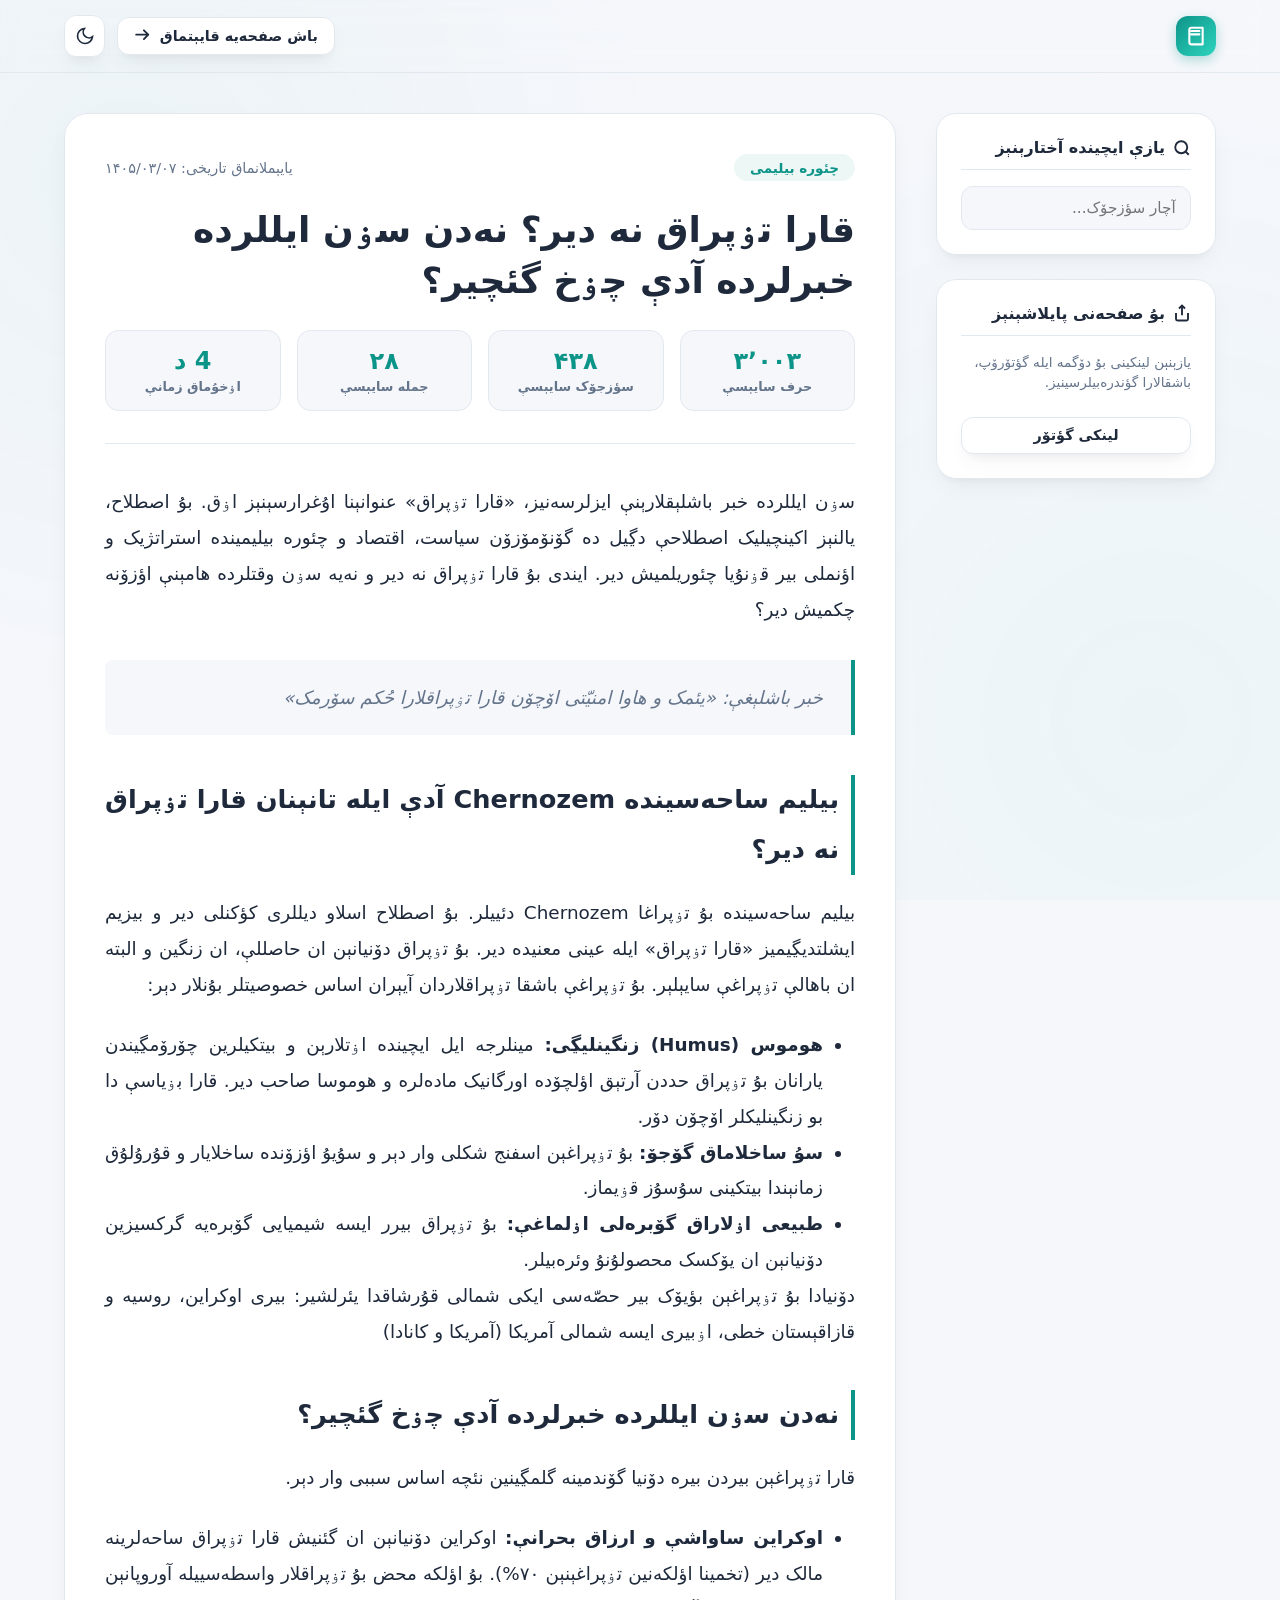
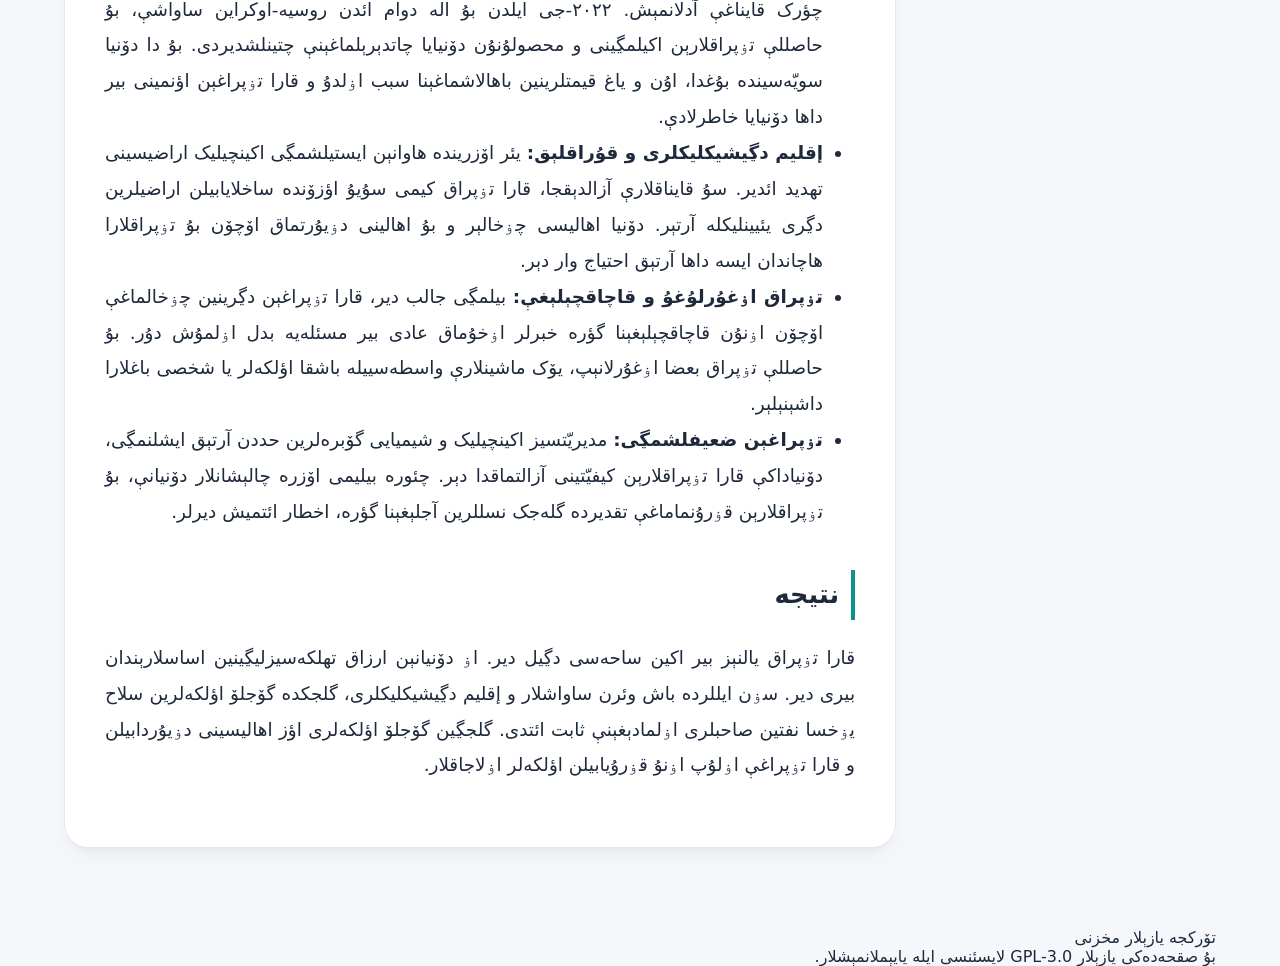
==== 14050307.html @ 82ba8ec8 "Add files via upload" ====
<!DOCTYPE html>
<html lang="azb" dir="rtl">
<head>
    <meta charset="UTF-8">
    <meta name="viewport" content="width=device-width, initial-scale=1.0">
    <title>تۆرکجه یازېلار</title>
    <style>
        /* */
        :root {
            --bg-primary-light: #f5f7fb;
            --bg-secondary-light: #ffffff;
            --text-primary-light: #1e293b;
            --text-secondary-light: #64748b;
            --accent-light: #0d9488; /* Premium Teal */
            --accent-hover-light: #0f766e;
            --card-shadow-light: 0 10px 25px -5px rgba(0, 0, 0, 0.05), 0 8px 10px -6px rgba(0, 0, 0, 0.05);
            --border-light: #e2e8f0;

            --bg-primary-dark: #0f172a;
            --bg-secondary-dark: #1e293b;
            --text-primary-dark: #f8fafc;
            --text-secondary-dark: #94a3b8;
            --accent-dark: #14b8a6;
            --accent-hover-dark: #2dd4bf;
            --card-shadow-dark: 0 10px 25px -5px rgba(0, 0, 0, 0.3), 0 8px 10px -6px rgba(0, 0, 0, 0.3);
            --border-dark: #334155;

            /* Standard Active Palette */
            --bg-primary: var(--bg-primary-light);
            --bg-secondary: var(--bg-secondary-light);
            --text-primary: var(--text-primary-light);
            --text-secondary: var(--text-secondary-light);
            --accent: var(--accent-light);
            --accent-hover: var(--accent-hover-light);
            --card-shadow: var(--card-shadow-light);
            --border: var(--border-light);

            --transition-speed: 0.3s;
        }

        .dark-mode {
            --bg-primary: var(--bg-primary-dark);
            --bg-secondary: var(--bg-secondary-dark);
            --text-primary: var(--text-primary-dark);
            --text-secondary: var(--text-secondary-dark);
            --accent: var(--accent-dark);
            --accent-hover: var(--accent-hover-dark);
            --card-shadow: var(--card-shadow-dark);
            --border: var(--border-dark);
        }

        * {
            box-sizing: border-box;
            margin: 0;
            padding: 0;
            font-family: system-ui, -apple-system, BlinkMacSystemFont, "Segoe UI", Roboto, "Helvetica Neue", Arial, Tahoma, "Vazirmatn", sans-serif;
            transition: background-color var(--transition-speed), color var(--transition-speed), border-color var(--transition-speed), box-shadow var(--transition-speed);
        }

        body {
            background-color: var(--bg-primary);
            color: var(--text-primary);
            min-height: 100vh;
            display: flex;
            flex-direction: column;
            overflow-x: hidden;
            position: relative;
        }

        /* */
        body::before {
            content: '';
            position: fixed;
            top: 0;
            left: 0;
            width: 100%;
            height: 100%;
            z-index: -1;
            background: radial-gradient(circle at 10% 20%, rgba(13, 148, 136, 0.04) 0%, transparent 40%),
                        radial-gradient(circle at 90% 80%, rgba(20, 184, 166, 0.04) 0%, transparent 50%);
            animation: bgDrift 20s ease-wrap infinite alternate;
        }

        @keyframes bgDrift {
            0% { transform: scale(1) translate(0px, 0px); }
            100% { transform: scale(1.1) translate(20px, -20px); }
        }

        .container {
            width: 100%;
            max-width: 1200px;
            margin: 0 auto;
            padding: 0 1.5rem;
        }

        /* Header / Navbar */
        header {
            background-color: rgba(255, 255, 255, 0.01);
            backdrop-filter: blur(12px);
            -webkit-backdrop-filter: blur(12px);
            border-bottom: 1px solid var(--border);
            position: sticky;
            top: 0;
            z-index: 50;
        }

        .navbar {
            display: flex;
            justify-content: space-between;
            align-items: center;
            height: 4.5rem;
        }

        .logo {
            display: flex;
            align-items: center;
            gap: 0.75rem;
            text-decoration: none;
            color: var(--text-primary);
            font-weight: 800;
            font-size: 1.5rem;
        }

        .logo-icon {
            background: linear-gradient(135deg, var(--accent), #2dd4bf);
            color: white;
            width: 2.5rem;
            height: 2.5rem;
            border-radius: 0.75rem;
            display: flex;
            align-items: center;
            justify-content: center;
            box-shadow: 0 4px 12px rgba(13, 148, 136, 0.3);
        }

        .nav-controls {
            display: flex;
            align-items: center;
            gap: 0.75rem;
        }

        .btn-action {
            background: var(--bg-secondary);
            border: 1px solid var(--border);
            color: var(--text-primary);
            padding: 0.6rem 1rem;
            border-radius: 0.75rem;
            cursor: pointer;
            display: inline-flex;
            align-items: center;
            gap: 0.5rem;
            font-weight: 600;
            text-decoration: none;
            font-size: 0.9rem;
            box-shadow: var(--card-shadow);
        }

        .btn-action:hover {
            border-color: var(--accent);
            color: var(--accent);
            transform: translateY(-2px);
        }

        .btn-action svg {
            width: 1.1rem;
            height: 1.1rem;
            stroke-width: 2.5;
        }

        /* Modern Theme Toggle Button Sizing and Styling */
        .theme-toggle {
            background: var(--bg-secondary);
            border: 1px solid var(--border);
            color: var(--text-primary);
            padding: 0.6rem;
            border-radius: 0.75rem;
            cursor: pointer;
            display: inline-flex;
            align-items: center;
            justify-content: center;
            box-shadow: var(--card-shadow);
            flex-shrink: 0;
        }

        .theme-toggle:hover {
            border-color: var(--accent);
            transform: translateY(-2px);
        }

        .theme-toggle svg {
            width: 1.25rem;
            height: 1.25rem;
            fill: none;
            stroke: currentColor;
            stroke-width: 2;
        }

        /* Main Content Container Grid */
        .main-wrapper {
            padding: 2.5rem 0 5rem 0;
            flex-grow: 1;
        }

        .article-grid {
            display: grid;
            grid-template-columns: 280px 1fr;
            gap: 2.5rem;
            align-items: start;
        }

        /* */
        /* Sidebar layout containing inner search tool & index controls */
        .sidebar {
            position: sticky;
            top: 6.5rem;
            display: flex;
            flex-direction: column;
            gap: 1.5rem;
        }

        .sidebar-card {
            background: var(--bg-secondary);
            border: 1px solid var(--border);
            border-radius: 1.25rem;
            padding: 1.5rem;
            box-shadow: var(--card-shadow);
        }

        .sidebar-title {
            font-size: 1rem;
            font-weight: 700;
            margin-bottom: 1rem;
            display: flex;
            align-items: center;
            gap: 0.5rem;
            border-bottom: 1px solid var(--border);
            padding-bottom: 0.75rem;
        }

        /* In-text Search Input Box */
        .inner-search-container {
            position: relative;
            background: var(--bg-primary);
            border-radius: 0.75rem;
            border: 1px solid var(--border);
            display: flex;
            align-items: center;
            padding: 0.15rem;
        }

        .inner-search-container:focus-within {
            border-color: var(--accent);
        }

        .inner-search-input {
            width: 100%;
            border: none;
            background: transparent;
            padding: 0.6rem 0.75rem;
            font-size: 0.95rem;
            color: var(--text-primary);
            outline: none;
        }

        .inner-search-clear {
            background: none;
            border: none;
            padding: 0.4rem;
            margin-left: 0.35rem;
            cursor: pointer;
            color: var(--text-secondary);
            border-radius: 50%;
            display: none;
            align-items: center;
            justify-content: center;
        }

        .inner-search-clear:hover {
            background-color: var(--border);
            color: var(--text-primary);
        }

        .search-results-info {
            font-size: 0.85rem;
            color: var(--text-secondary);
            margin-top: 0.75rem;
            display: none;
        }

        /* Share Button */
        .share-button {
            width: 100%;
            justify-content: center;
            margin-top: 0.5rem;
        }

        /* */
        /* Main Article Column & Typography */
        .article-content-card {
            background: var(--bg-secondary);
            border: 1px solid var(--border);
            border-radius: 1.5rem;
            padding: 2.5rem;
            box-shadow: var(--card-shadow);
        }

        /* Article Breadcrumb and Category badge */
        .article-meta-header {
            display: flex;
            justify-content: space-between;
            align-items: center;
            flex-wrap: wrap;
            gap: 1rem;
            margin-bottom: 1.5rem;
        }

        .badge-category {
            background: rgba(13, 148, 136, 0.08);
            color: var(--accent);
            font-size: 0.85rem;
            font-weight: 700;
            padding: 0.35rem 1rem;
            border-radius: 2rem;
        }

        .dark-mode .badge-category {
            background: rgba(20, 184, 166, 0.15);
        }

        .article-date {
            color: var(--text-secondary);
            font-size: 0.9rem;
        }

        .article-main-title {
            font-size: 2.25rem;
            font-weight: 800;
            line-height: 1.4;
            color: var(--text-primary);
            margin-bottom: 1.5rem;
        }

        /* Dynamic Statistics Layout Grid */
        .stats-grid {
            display: grid;
            grid-template-columns: repeat(4, 1fr);
            gap: 1rem;
            margin-bottom: 2.5rem;
            border-bottom: 1px solid var(--border);
            padding-bottom: 2rem;
        }

        .stat-card {
            background: var(--bg-primary);
            border: 1px solid var(--border);
            border-radius: 0.85rem;
            padding: 1rem;
            text-align: center;
            display: flex;
            flex-direction: column;
            align-items: center;
            justify-content: center;
        }

        .stat-val {
            font-size: 1.5rem;
            font-weight: 800;
            color: var(--accent);
            margin-bottom: 0.25rem;
        }

        .stat-lbl {
            font-size: 0.8rem;
            color: var(--text-secondary);
            font-weight: 600;
        }

        /* Article Prose Styles */
        .article-body {
            font-size: 1.15rem;
            line-height: 1.95;
            color: var(--text-primary);
            text-align: justify;
        }

        /* Styled sub-elements within article */
        .article-body h2 {
            font-size: 1.6rem;
            font-weight: 700;
            margin: 2.5rem 0 1.25rem 0;
            color: var(--text-primary);
            border-right: 4px solid var(--accent);
            padding-right: 0.75rem;
        }

        .article-body p {
            margin-bottom: 1.5rem;
        }

        .article-body blockquote {
            background: var(--bg-primary);
            border-right: 4px solid var(--accent);
            padding: 1.25rem 1.75rem;
            margin: 2rem 0;
            border-radius: 0.5rem 0 0 0.5rem;
            font-style: italic;
            color: var(--text-secondary);
        }

        /* Highlighter Custom Highlight Marks */
        mark.highlight {
            background-color: rgba(20, 184, 166, 0.3);
            color: inherit;
            border-bottom: 2px solid var(--accent);
            padding: 0 2px;
            border-radius: 2px;
        }

        .dark-mode mark.highlight {
            background-color: rgba(20, 184, 166, 0.45);
        }

        /* Clipboard Toast Message notification styling */
        .toast {
            position: fixed;
            bottom: 2rem;
            left: 50%;
            transform: translateX(-50%) translateY(100px);
            background: var(--accent);
            color: #ffffff;
            padding: 0.75rem 1.75rem;
            border-radius: 2rem;
            font-weight: 600;
            box-shadow: 0 10px 20px rgba(13, 148, 136, 0.3);
            z-index: 100;
            opacity: 0;
            transition: transform 0.3s cubic-bezier(0.175, 0.885, 0.32, 1.275), opacity 0.3s;
        }

        .toast.show {
            transform: translateX(-50%) translateY(0);
            opacity: 1;
        }

        .itemize {
            margin-right: 2.0rem;
        }

        /* Responsive Mobile Layout adjustments */
        @media (max-width: 992px) {
            .article-grid {
                grid-template-columns: 1fr;
                gap: 2rem;
            }
            .sidebar {
                position: relative;
                top: 0;
            }
            .stats-grid {
                grid-template-columns: repeat(2, 1fr);
            }
        }

        @media (max-width: 576px) {
            .article-content-card {
                padding: 1.5rem;
            }
            .article-main-title {
                font-size: 1.75rem;
            }
            .stats-grid {
                grid-template-columns: repeat(2, 1fr);
                gap: 0.75rem;
            }
        }
    </style>
</head>
<body>

    <!-- Header / Top Navigation Bar -->
    <header>
        <div class="container navbar">
            <a href="index.html" class="logo">
                <div class="logo-icon">
                    <svg width="20" height="20" viewBox="0 0 24 24" fill="none" stroke="currentColor" stroke-width="2.5" stroke-linecap="round" stroke-linejoin="round">
                        <path d="M4 19.5v-15A2.5 2.5 0 0 1 6.5 2H20v20H6.5a2.5 2.5 0 0 1-2.5-2.5Z"/>
                        <path d="M6 6h10M6 10h10"/>
                    </svg>
                </div>
            </a>
            <div class="nav-controls">
                <a href="index.html" class="btn-action">
                    <!-- RTL pointing back arrow (pointing right) -->
                    <span>باش صفحه‌یه قایېتماق</span>
                    <svg fill="none" viewBox="0 0 24 24" stroke="currentColor">
                        <path stroke-linecap="round" stroke-linejoin="round" d="M13.5 4.5l6 6m0 0l-6 6m6-6H3" />
                    </svg>
                </a>
                <button class="theme-toggle" id="themeToggle" aria-label="تئمی دڲیشدیرمک">
                    <svg id="moonIcon" viewBox="0 0 24 24">
                        <path d="M21 12.79A9 9 0 1 1 11.21 3 7 7 0 0 0 21 12.79z"></path>
                    </svg>
                    <svg id="sunIcon" viewBox="0 0 24 24" style="display: none;">
                        <circle cx="12" cy="12" r="5"></circle>
                        <line x1="12" y1="1" x2="12" y2="3"></line>
                        <line x1="12" y1="21" x2="12" y2="23"></line>
                        <line x1="4.22" y1="4.22" x2="5.64" y2="5.64"></line>
                        <line x1="18.36" y1="18.36" x2="19.78" y2="19.78"></line>
                        <line x1="1" y1="12" x2="3" y2="12"></line>
                        <line x1="21" y1="12" x2="23" y2="12"></line>
                        <line x1="4.22" y1="19.78" x2="5.64" y2="18.36"></line>
                        <line x1="18.36" y1="5.64" x2="19.78" y2="4.22"></line>
                    </svg>
                </button>
            </div>
        </div>
    </header>

    <!-- -->
    <!-- Main Content Layout Section -->
    <main class="main-wrapper">
        <div class="container">
            <div class="article-grid">
                
                <!-- Sticky Sidebar (Search inside page tool) -->
                <aside class="sidebar">
                    <div class="sidebar-card">
                        <h3 class="sidebar-title">
                            <svg width="18" height="18" viewBox="0 0 24 24" fill="none" stroke="currentColor" stroke-width="2.5">
                                <circle cx="11" cy="11" r="8"></circle>
                                <line x1="21" y1="21" x2="16.65" y2="16.65"></line>
                            </svg>
                            <span>یازې ایچینده آختارېنېز</span>
                        </h3>
                        <div class="inner-search-container">
                            <input type="text" id="innerSearchInput" class="inner-search-input" placeholder="آچار سؤزجۆک..." aria-label="یازې ایچینده آختارېنېز">
                            <button id="innerSearchClear" class="inner-search-clear" aria-label="سیلمک">
                                <svg width="16" height="16" viewBox="0 0 24 24" fill="none" stroke="currentColor" stroke-width="2">
                                    <line x1="18" y1="6" x2="6" y2="18"></line>
                                    <line x1="6" y1="6" x2="18" y2="18"></line>
                                </svg>
                            </button>
                        </div>
                        <div id="searchResultsInfo" class="search-results-info">داا تاپیلدی: ۰</div>
                    </div>

                    <div class="sidebar-card">
                        <h3 class="sidebar-title">
                            <svg width="18" height="18" viewBox="0 0 24 24" fill="none" stroke="currentColor" stroke-width="2.5">
                                <path d="M4 12v8a2 2 0 0 0 2 2h12a2 2 0 0 0 2-2v-8"></path>
                                <polyline points="16 6 12 2 8 6"></polyline>
                                <line x1="12" y1="2" x2="12" y2="15"></line>
                            </svg>
                            <span>بۇ صفحه‌نی پایلاشېنېز</span>
                        </h3>
                        <p style="font-size: 0.85rem; color: var(--text-secondary); margin-bottom: 1rem; line-height: 1.5;">یازېنېن لینکینی بۇ دۆگمه ایله گؤتۆرۆپ، باشقالارا گؤندره‌بیلرسینیز.</p>
                        <button id="btnShare" class="btn-action share-button">
                            <span>لینکی گؤتۆر</span>
                        </button>
                    </div>
                </aside>

                <!-- Article Core Column -->
                <article class="article-content-card">
                    <!-- Meta info header -->
                    <div class="article-meta-header">
                        <!-- CHANGE THIS CATEGORY VALUE FOR YOUR NEW ARTICLES -->
                        <span class="badge-category" id="categoryBadge">چئوره بیلیمی</span>
                        <!-- CHANGE THIS DATE VALUE FOR YOUR NEW ARTICLES -->
                        <span class="article-date">یایېملانماق تاریخی: ۱۴۰۵/۰۳/۰۷</span>
                    </div>

                    <!-- Article Title -->
                    <!-- CHANGE THIS TITLE FOR YOUR NEW ARTICLES -->
                    <h1 class="article-main-title" id="articleMainTitle">قارا تۏپراق نه دیر؟ نه‌دن سۏن ایللرده خبرلرده آدې چۏخ گئچیر؟</h1>

                    <!-- Dynamic Computed Statistics Container (Filled automatically by script) -->
                    <div class="stats-grid">
                        <div class="stat-card">
                            <span class="stat-val" id="statCharacters">-</span>
                            <span class="stat-lbl">حرف سایېسې</span>
                        </div>
                        <div class="stat-card">
                            <span class="stat-val" id="statWords">-</span>
                            <span class="stat-lbl">سؤزجۆک سایېسې</span>
                        </div>
                        <div class="stat-card">
                            <span class="stat-val" id="statSentences">-</span>
                            <span class="stat-lbl">جمله سایېسې</span>
                        </div>
                        <div class="stat-card">
                            <span class="stat-val" id="statReadTime">-</span>
                            <span class="stat-lbl">اۏخۇماق زمانې</span>
                        </div>
                    </div>

                    <!-- -->
                    <!-- Article Body Area (Paste your raw/bare HTML below) -->
                    <div class="article-body" id="articleBody">
                        <p>
                            سۏن ایللرده خبر باشلېقلارېنې ایزلرسه‌نیز، «قارا تۏپراق» عنوانېنا اۇغرارسېنېز اۏق. بۇ اصطلاح، یالنېز اکینچیلیک اصطلاحې دڲیل ده گۆنۆمۆزۆن سیاست، اقتصاد و چئوره بیلیمینده استراتژیک و اؤنملی بیر قۏنۇیا چئوریلمیش دیر. ایندی بۇ قارا تۏپراق نه دیر و نه‌یه سۏن وقتلرده هامېنې اؤزۆنه چکمیش دیر؟
                        </p>

                        <blockquote>
                            خبر باشلېغې: «یئمک و هاوا امنیّتی اۆچۆن قارا تۏپراقلارا حُکم سۆرمک»
                        </blockquote>

                        <h2>بیلیم ساحه‌سینده Chernozem آدې ایله تانېنان قارا تۏپراق نه دیر؟</h2>
                        <p>
                            بیلیم ساحه‌سینده بۇ تۏپراغا Chernozem دئییلر. بۇ اصطلاح اسلاو دیللری کؤکنلی دیر و بیزیم ایشلتدیڲیمیز «قارا تۏپراق» ایله عینی معنیده دیر. بۇ تۏپراق دۆنیانېن ان حاصللې، ان زنگین و البته ان باهالې تۏپراغې سایېلېر. بۇ تۏپراغې باشقا تۏپراقلاردان آیېران اساس خصوصیتلر بۇنلار دېر:
                            <ul class="itemize">
                                <li><b>هوموس (Humus) زنگینلیڲی:</b> مینلرجه ایل ایچینده اۏتلارېن و بیتکیلرین چۆرۆمڲیندن یارانان بۇ تۏپراق حددن آرتېق اؤلچۆده اورگانیک ماده‌لره و هوموسا صاحب دیر. قارا بۏیاسې دا بو زنگینلیکلر اۆچۆن دۆر.</li>
                                <li><b>سۇ ساخلاماق گۆجۆ:</b> بۇ تۏپراغېن اسفنج شکلی وار دېر و سۇیۇ اؤزۆنده ساخلایار و قۇرۇلۇق زمانېندا بیتکینی سۇسۇز قۏیماز.</li>
                                <li><b>طبیعی اۏلاراق گۆبره‌لی اۏلماغې:</b> بۇ تۏپراق بیرر ایسه شیمیایی گۆبره‌یه گرکسیزین دۆنیانېن ان یۆکسک محصولۇنۇ وئره‌بیلر.</li>
                            </ul>
                            دۆنیادا بۇ تۏپراغېن بؤیۆک بیر حصّه‌سی ایکی شمالی قۇرشاقدا یئرلشیر: بیری اوکراین، روسیه و قازاقېستان خطی، اۏبیری ایسه شمالی آمریکا (آمریکا و کانادا)
                        </p>

                        <h2>نه‌دن سۏن ایللرده خبرلرده آدې چۏخ گئچیر؟</h2>
                        <p>
                            قارا تۏپراغېن بیردن بیره دۆنیا گۆندمینه گلمڲینین نئچه اساس سببی وار دېر.
                            <ul class="itemize">
                                <li><b>اوکراین ساواشې و ارزاق بحرانې:</b> اوکراین دۆنیانېن ان گئنیش قارا تۏپراق ساحه‌لرینه مالک دیر (تخمینا اؤلکه‌نین تۏپراغېنېن ۷۰%). بۇ اؤلکه محض بۇ تۏپراقلار واسطه‌سییله آوروپانېن چؤرک قایناغې آدلانمېش. ۲۰۲۲-جی ایلدن بۇ اله دوام ائدن روسیه-اوکراین ساواشې، بۇ حاصللې تۏپراقلارېن اکیلمڲینی و محصولۇنۇن دۆنیایا چاتدېرېلماغېنې چتینلشدیردی. بۇ دا دۆنیا سویّه‌سینده بۇغدا، اۇن و یاغ قیمتلرینین باهالاشماغېنا سبب اۏلدۇ و قارا تۏپراغېن اؤنمینی بیر داها دۆنیایا خاطرلادې.</li>
                                <li><b>إقلیم دڲیشیکلیکلری و قۇراقلېق:</b> یئر اۆزرینده هاوانېن ایستیلشمڲی اکینچیلیک اراضیسینی تهدید ائدیر. سۇ قایناقلارې آزالدېقجا، قارا تۏپراق کیمی سۇیۇ اؤزۆنده ساخلایابیلن اراضیلرین دڲری یئیینلیکله آرتېر. دۆنیا اهالیسی چۏخالېر و بۇ اهالینی دۏیۇرتماق اۆچۆن بۇ تۏپراقلارا هاچاندان ایسه داها آرتېق احتیاج وار دېر.</li>
                                <li><b>تۏپراق اۏغۇرلۇغۇ و قاچاقچېلېغې:</b> بیلمڲی جالب دیر، قارا تۏپراغېن دڲرینین چۏخالماغې اۆچۆن اۏنۇن قاچاقچېلېغېنا گؤره خبرلر اۏخۇماق عادی بیر مسئله‌یه بدل اۏلمۇش دۇر. بۇ حاصللې تۏپراق بعضا اۏغۇرلانېپ، یۆک ماشینلارې واسطه‌سییله باشقا اؤلکه‌لر یا شخصی باغلارا داشېنېلېر.</li>
                                <li><b>تۏپراغېن ضعیفلشمڲی:</b> مدیریّتسیز اکینچیلیک و شیمیایی گۆبره‌لرین حددن آرتېق ایشلنمڲی، دۆنیاداکې قارا تۏپراقلارېن کیفیّتینی آزالتماقدا دېر. چئوره بیلیمی اۆزره چالېشانلار دۆنیانې، بۇ تۏپراقلارېن قۏرۇنماماغې تقدیرده گله‌جک نسللرین آجلېغېنا گؤره، اخطار ائتمیش دیرلر.</li>
                            </ul>
                        </p>
                        
                        <h2>نتیجه</h2>
                        <p>قارا تۏپراق یالنېز بیر اکین ساحه‌سی دڲیل دیر. اۏ دۆنیانېن ارزاق تهلکه‌سیزلیڲینین اساسلارېندان بیری دیر. سۏن ایللرده باش وئرن ساواشلار و إقلیم دڲیشیکلیکلری، گلجکده گۆجلۆ اؤلکه‌لرین سلاح یۏخسا نفتین صاحبلری اۏلمادېغېنې ثابت ائتدی. گلجڲین گۆجلۆ اؤلکه‌لری اؤز اهالیسینی دۏیۇردابیلن و قارا تۏپراغې اۏلۇپ اۏنۇ قۏرۇیابیلن اؤلکه‌لر اۏلاجاقلار.</p>
                    </div>
                </article>

            </div>
        </div>
    </main>

    <!-- Global Footer -->
    <footer>
        <div class="container footer-content">
            <div class="footer-text">
                <p class="footer-brand">تۆرکجه یازېلار مخزنی</p>
                <p>بۇ صقحه‌ده‌کی یازېلار GPL-3.0 لایسئنسی ایله یایېملانمېشلار.</p>
            </div>
        </div>
    </footer>

    <!-- Copy Link Notification Toast Box -->
    <div id="toastNotification" class="toast">یازېنېن لینکی گؤتۆرۆلدۆ!</div>

    <!-- -->
    <!-- Scripts for Theme, Statistics Engine & HTML-Safe Word Highlight -->
    <script>
        // DOM Elements
        const articleBody = document.getElementById("articleBody");
        const innerSearchInput = document.getElementById("innerSearchInput");
        const innerSearchClear = document.getElementById("innerSearchClear");
        const searchResultsInfo = document.getElementById("searchResultsInfo");
        const btnShare = document.getElementById("btnShare");
        const toastNotification = document.getElementById("toastNotification");

        // Keep Backup of the Original Clean HTML to prevent destruction of elements when doing real-time highlight replacements
        let originalHTML = articleBody.innerHTML;

        // --- SECTION 1: Automatic Statistics Engine ---
        function calculateStatistics() {
            // Get plain clean text content representing what is inside the article
            const plainText = articleBody.innerText || articleBody.textContent;
            
            // 1. Characters count
            const charCount = plainText.length;
            document.getElementById("statCharacters").textContent = formatNumber(charCount);

            // 2. Words count (filter out spaces and boundary empty items)
            const wordsArray = plainText.trim().split(/\s+/).filter(word => word.length > 0);
            const wordCount = wordsArray.length;
            document.getElementById("statWords").textContent = formatNumber(wordCount);

            // 3. Sentences count (Looks for standard Persian/Arabic & Latin punctuation ends: . ! ? ؟ )
            const sentencesArray = plainText.split(/[.!?؟]+/).filter(sentence => sentence.trim().length > 0);
            const sentenceCount = sentencesArray.length || 1;
            document.getElementById("statSentences").textContent = formatNumber(sentenceCount);

            // 4. Reading time (Estimated based on an average silent reading speed of ~130 Azerbaijani/Arabic script words/min)
            const minutesRequired = Math.max(1, Math.ceil(wordCount / 130));
            document.getElementById("statReadTime").textContent = `${minutesRequired} د`;
        }

        // Helper function for Eastern Arabic numerals formatting
        function formatNumber(num) {
            const systemLoc = 'fa'; // Force Arabic script numeric formatting
            return num.toLocaleString(systemLoc);
        }

        // --- SECTION 2: HTML-Safe Highlight Engine ---
        function escapeRegExp(string) {
            return string.replace(/[.*+?^${}()|[\]\\]/g, '\\$&');
        }

        function applyHighlight(query) {
            // Restore clean original HTML to erase previous highlights
            articleBody.innerHTML = originalHTML;
            
            if (!query) {
                searchResultsInfo.style.display = "none";
                return;
            }

            // Create global, case-insensitive Regex
            const escapedQuery = escapeRegExp(query);
            const regex = new RegExp(`(${escapedQuery})`, 'gi');
            
            let matchCount = 0;

            // DOM traversal walker (Safely modifies ONLY text nodes, avoiding HTML tag corruption)
            function walkTextNodes(node) {
                if (node.nodeType === 3) { // Node is a direct Text node
                    const text = node.nodeValue;
                    if (text.match(regex)) {
                        // Count occurrences safely
                        const occurrences = (text.match(regex) || []).length;
                        matchCount += occurrences;

                        const span = document.createElement('span');
                        span.innerHTML = text.replace(regex, '<mark class="highlight">$1</mark>');
                        node.parentNode.replaceChild(span, node);
                    }
                } else if (node.nodeType === 1 && node.childNodes && !['SCRIPT', 'STYLE', 'TEXTAREA'].includes(node.tagName)) {
                    // Dive deeper recursively, ignoring code or styling blocks
                    for (let i = 0; i < node.childNodes.length; i++) {
                        walkTextNodes(node.childNodes[i]);
                    }
                }
            }

            walkTextNodes(articleBody);

            // Update search information
            searchResultsInfo.style.display = "block";
            searchResultsInfo.textContent = `تاپېلان سؤزجۆک سایېسې: ${formatNumber(matchCount)}`;
        }

        // In-page search input listeners
        innerSearchInput.addEventListener("input", (e) => {
            const query = e.target.value.trim();
            if (query.length > 0) {
                innerSearchClear.style.display = "flex";
            } else {
                innerSearchClear.style.display = "none";
            }
            applyHighlight(query);
        });

        innerSearchClear.addEventListener("click", () => {
            innerSearchInput.value = "";
            innerSearchClear.style.display = "none";
            applyHighlight("");
            innerSearchInput.focus();
        });

        // --- SECTION 3: Sharing Controller ---
        btnShare.addEventListener("click", () => {
            const dummyInput = document.createElement("input");
            dummyInput.value = window.location.href;
            document.body.appendChild(dummyInput);
            dummyInput.select();
            document.execCommand('copy');
            document.body.removeChild(dummyInput);

            // Show Toast notice
            toastNotification.classList.add("show");
            setTimeout(() => {
                toastNotification.classList.remove("show");
            }, 2500);
        });

        // --- SECTION 4: Theme Sync System ---
        const themeToggleBtn = document.getElementById("themeToggle");
        const sunIcon = document.getElementById("sunIcon");
        const moonIcon = document.getElementById("moonIcon");

        function initTheme() {
            const savedTheme = localStorage.getItem("theme");
            const prefersDark = window.matchMedia && window.matchMedia("(prefers-color-scheme: dark)").matches;
            
            if (savedTheme === "dark" || (!savedTheme && prefersDark)) {
                document.documentElement.classList.add("dark-mode");
                sunIcon.style.display = "block";
                moonIcon.style.display = "none";
            } else {
                document.documentElement.classList.remove("dark-mode");
                sunIcon.style.display = "none";
                moonIcon.style.display = "block";
            }
        }

        themeToggleBtn.addEventListener("click", () => {
            const isDarkMode = document.documentElement.classList.contains("dark-mode");
            if (isDarkMode) {
                document.documentElement.classList.remove("dark-mode");
                localStorage.setItem("theme", "light");
                sunIcon.style.display = "none";
                moonIcon.style.display = "block";
            } else {
                document.documentElement.classList.add("dark-mode");
                localStorage.setItem("theme", "dark");
                sunIcon.style.display = "block";
                moonIcon.style.display = "none";
            }
        });

        // Initializer
        window.addEventListener("DOMContentLoaded", () => {
            initTheme();
            calculateStatistics();
        });
    </script>
</body>
</html>
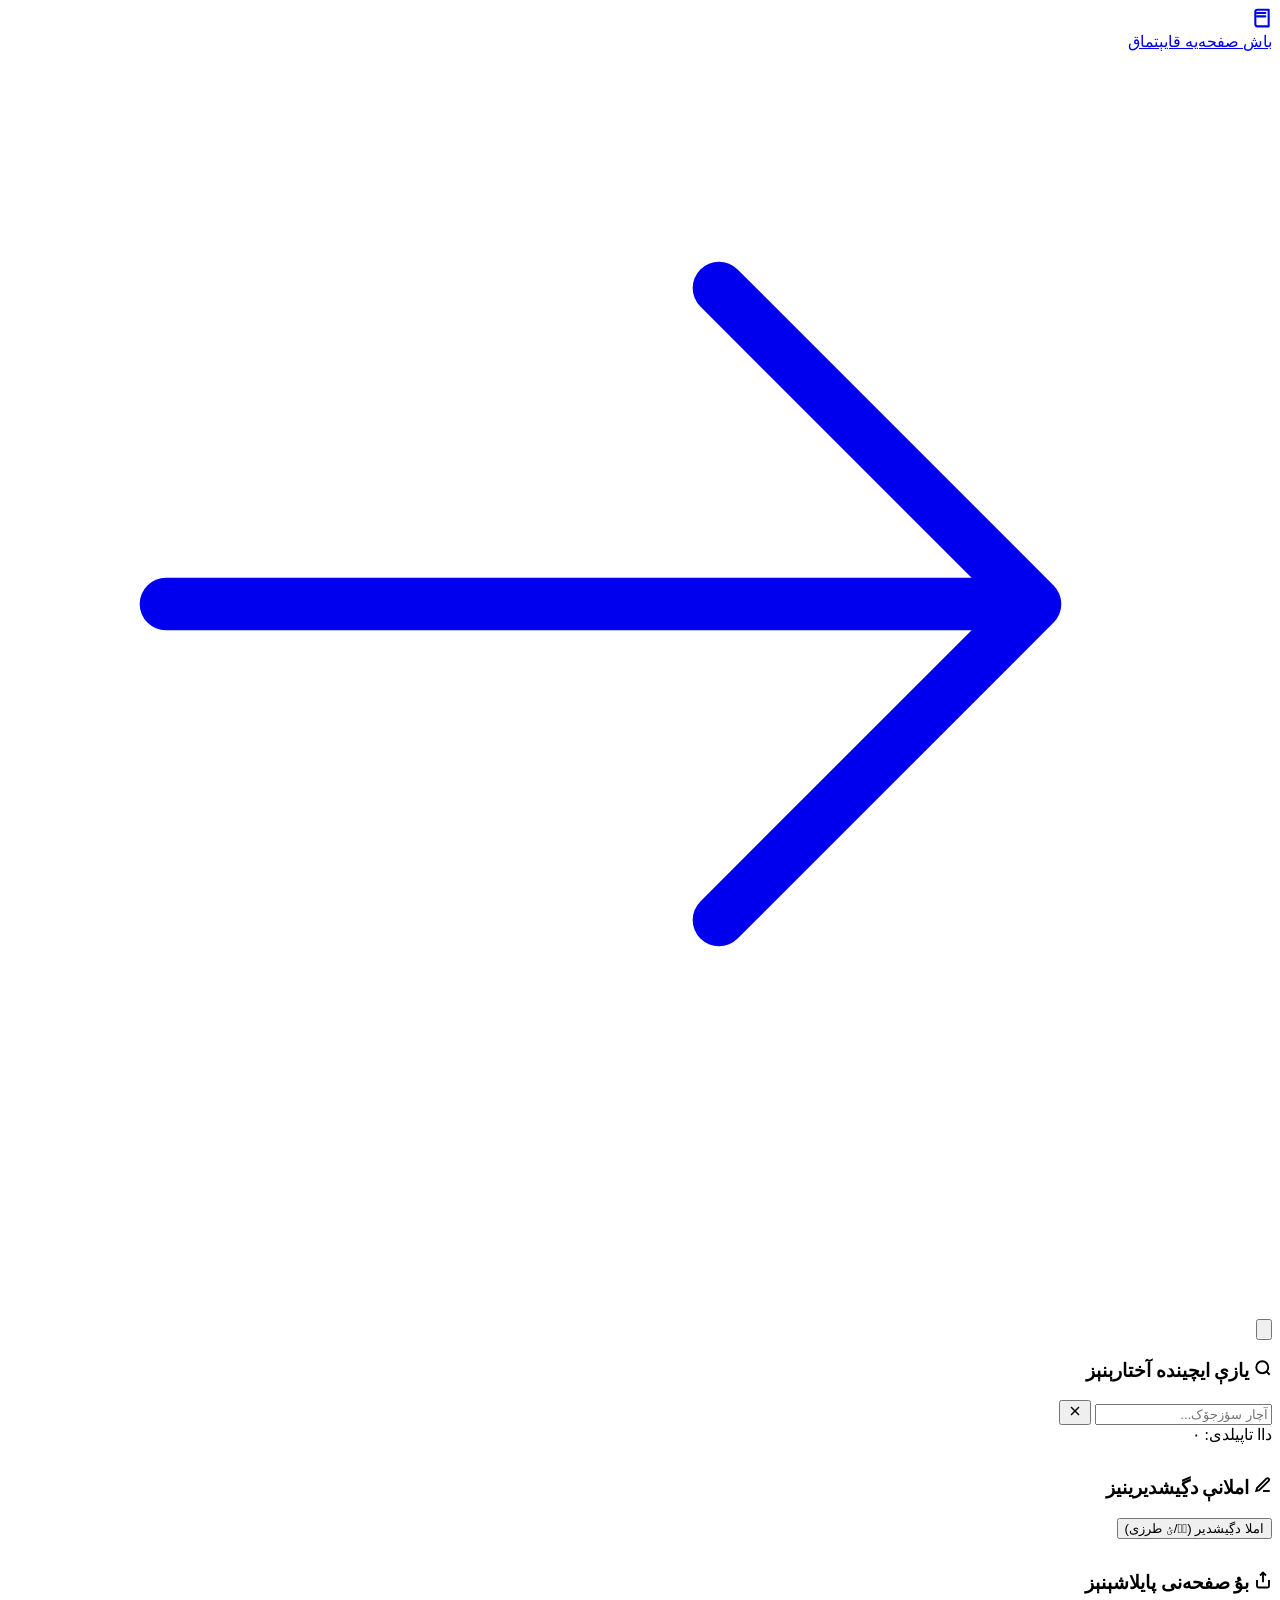
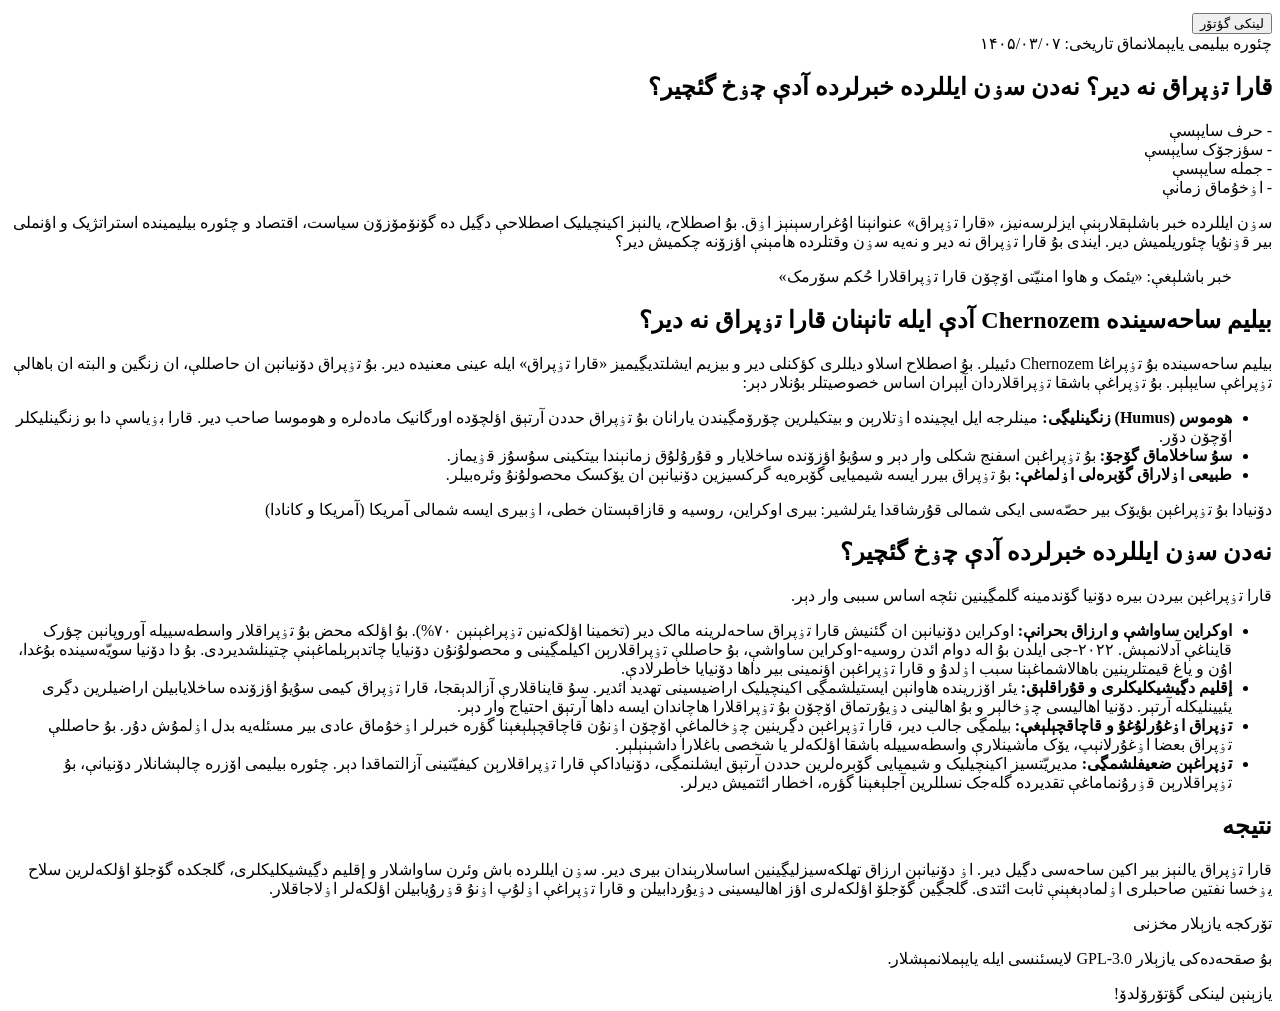
==== commit 5b83621e: "Update 14050307.html" ====
--- a/14050307.html
+++ b/14050307.html
@@ -4,476 +4,8 @@
     <meta charset="UTF-8">
     <meta name="viewport" content="width=device-width, initial-scale=1.0">
     <title>تۆرکجه یازېلار</title>
-    <style>
-        /* */
-        :root {
-            --bg-primary-light: #f5f7fb;
-            --bg-secondary-light: #ffffff;
-            --text-primary-light: #1e293b;
-            --text-secondary-light: #64748b;
-            --accent-light: #0d9488; /* Premium Teal */
-            --accent-hover-light: #0f766e;
-            --card-shadow-light: 0 10px 25px -5px rgba(0, 0, 0, 0.05), 0 8px 10px -6px rgba(0, 0, 0, 0.05);
-            --border-light: #e2e8f0;
-
-            --bg-primary-dark: #0f172a;
-            --bg-secondary-dark: #1e293b;
-            --text-primary-dark: #f8fafc;
-            --text-secondary-dark: #94a3b8;
-            --accent-dark: #14b8a6;
-            --accent-hover-dark: #2dd4bf;
-            --card-shadow-dark: 0 10px 25px -5px rgba(0, 0, 0, 0.3), 0 8px 10px -6px rgba(0, 0, 0, 0.3);
-            --border-dark: #334155;
-
-            /* Standard Active Palette */
-            --bg-primary: var(--bg-primary-light);
-            --bg-secondary: var(--bg-secondary-light);
-            --text-primary: var(--text-primary-light);
-            --text-secondary: var(--text-secondary-light);
-            --accent: var(--accent-light);
-            --accent-hover: var(--accent-hover-light);
-            --card-shadow: var(--card-shadow-light);
-            --border: var(--border-light);
-
-            --transition-speed: 0.3s;
-        }
-
-        .dark-mode {
-            --bg-primary: var(--bg-primary-dark);
-            --bg-secondary: var(--bg-secondary-dark);
-            --text-primary: var(--text-primary-dark);
-            --text-secondary: var(--text-secondary-dark);
-            --accent: var(--accent-dark);
-            --accent-hover: var(--accent-hover-dark);
-            --card-shadow: var(--card-shadow-dark);
-            --border: var(--border-dark);
-        }
-
-        * {
-            box-sizing: border-box;
-            margin: 0;
-            padding: 0;
-            font-family: system-ui, -apple-system, BlinkMacSystemFont, "Segoe UI", Roboto, "Helvetica Neue", Arial, Tahoma, "Vazirmatn", sans-serif;
-            transition: background-color var(--transition-speed), color var(--transition-speed), border-color var(--transition-speed), box-shadow var(--transition-speed);
-        }
-
-        body {
-            background-color: var(--bg-primary);
-            color: var(--text-primary);
-            min-height: 100vh;
-            display: flex;
-            flex-direction: column;
-            overflow-x: hidden;
-            position: relative;
-        }
-
-        /* */
-        body::before {
-            content: '';
-            position: fixed;
-            top: 0;
-            left: 0;
-            width: 100%;
-            height: 100%;
-            z-index: -1;
-            background: radial-gradient(circle at 10% 20%, rgba(13, 148, 136, 0.04) 0%, transparent 40%),
-                        radial-gradient(circle at 90% 80%, rgba(20, 184, 166, 0.04) 0%, transparent 50%);
-            animation: bgDrift 20s ease-wrap infinite alternate;
-        }
-
-        @keyframes bgDrift {
-            0% { transform: scale(1) translate(0px, 0px); }
-            100% { transform: scale(1.1) translate(20px, -20px); }
-        }
-
-        .container {
-            width: 100%;
-            max-width: 1200px;
-            margin: 0 auto;
-            padding: 0 1.5rem;
-        }
-
-        /* Header / Navbar */
-        header {
-            background-color: rgba(255, 255, 255, 0.01);
-            backdrop-filter: blur(12px);
-            -webkit-backdrop-filter: blur(12px);
-            border-bottom: 1px solid var(--border);
-            position: sticky;
-            top: 0;
-            z-index: 50;
-        }
-
-        .navbar {
-            display: flex;
-            justify-content: space-between;
-            align-items: center;
-            height: 4.5rem;
-        }
-
-        .logo {
-            display: flex;
-            align-items: center;
-            gap: 0.75rem;
-            text-decoration: none;
-            color: var(--text-primary);
-            font-weight: 800;
-            font-size: 1.5rem;
-        }
-
-        .logo-icon {
-            background: linear-gradient(135deg, var(--accent), #2dd4bf);
-            color: white;
-            width: 2.5rem;
-            height: 2.5rem;
-            border-radius: 0.75rem;
-            display: flex;
-            align-items: center;
-            justify-content: center;
-            box-shadow: 0 4px 12px rgba(13, 148, 136, 0.3);
-        }
-
-        .nav-controls {
-            display: flex;
-            align-items: center;
-            gap: 0.75rem;
-        }
-
-        .btn-action {
-            background: var(--bg-secondary);
-            border: 1px solid var(--border);
-            color: var(--text-primary);
-            padding: 0.6rem 1rem;
-            border-radius: 0.75rem;
-            cursor: pointer;
-            display: inline-flex;
-            align-items: center;
-            gap: 0.5rem;
-            font-weight: 600;
-            text-decoration: none;
-            font-size: 0.9rem;
-            box-shadow: var(--card-shadow);
-        }
-
-        .btn-action:hover {
-            border-color: var(--accent);
-            color: var(--accent);
-            transform: translateY(-2px);
-        }
-
-        .btn-action svg {
-            width: 1.1rem;
-            height: 1.1rem;
-            stroke-width: 2.5;
-        }
-
-        /* Modern Theme Toggle Button Sizing and Styling */
-        .theme-toggle {
-            background: var(--bg-secondary);
-            border: 1px solid var(--border);
-            color: var(--text-primary);
-            padding: 0.6rem;
-            border-radius: 0.75rem;
-            cursor: pointer;
-            display: inline-flex;
-            align-items: center;
-            justify-content: center;
-            box-shadow: var(--card-shadow);
-            flex-shrink: 0;
-        }
-
-        .theme-toggle:hover {
-            border-color: var(--accent);
-            transform: translateY(-2px);
-        }
-
-        .theme-toggle svg {
-            width: 1.25rem;
-            height: 1.25rem;
-            fill: none;
-            stroke: currentColor;
-            stroke-width: 2;
-        }
-
-        /* Main Content Container Grid */
-        .main-wrapper {
-            padding: 2.5rem 0 5rem 0;
-            flex-grow: 1;
-        }
-
-        .article-grid {
-            display: grid;
-            grid-template-columns: 280px 1fr;
-            gap: 2.5rem;
-            align-items: start;
-        }
-
-        /* */
-        /* Sidebar layout containing inner search tool & index controls */
-        .sidebar {
-            position: sticky;
-            top: 6.5rem;
-            display: flex;
-            flex-direction: column;
-            gap: 1.5rem;
-        }
-
-        .sidebar-card {
-            background: var(--bg-secondary);
-            border: 1px solid var(--border);
-            border-radius: 1.25rem;
-            padding: 1.5rem;
-            box-shadow: var(--card-shadow);
-        }
-
-        .sidebar-title {
-            font-size: 1rem;
-            font-weight: 700;
-            margin-bottom: 1rem;
-            display: flex;
-            align-items: center;
-            gap: 0.5rem;
-            border-bottom: 1px solid var(--border);
-            padding-bottom: 0.75rem;
-        }
-
-        /* In-text Search Input Box */
-        .inner-search-container {
-            position: relative;
-            background: var(--bg-primary);
-            border-radius: 0.75rem;
-            border: 1px solid var(--border);
-            display: flex;
-            align-items: center;
-            padding: 0.15rem;
-        }
-
-        .inner-search-container:focus-within {
-            border-color: var(--accent);
-        }
-
-        .inner-search-input {
-            width: 100%;
-            border: none;
-            background: transparent;
-            padding: 0.6rem 0.75rem;
-            font-size: 0.95rem;
-            color: var(--text-primary);
-            outline: none;
-        }
-
-        .inner-search-clear {
-            background: none;
-            border: none;
-            padding: 0.4rem;
-            margin-left: 0.35rem;
-            cursor: pointer;
-            color: var(--text-secondary);
-            border-radius: 50%;
-            display: none;
-            align-items: center;
-            justify-content: center;
-        }
-
-        .inner-search-clear:hover {
-            background-color: var(--border);
-            color: var(--text-primary);
-        }
-
-        .search-results-info {
-            font-size: 0.85rem;
-            color: var(--text-secondary);
-            margin-top: 0.75rem;
-            display: none;
-        }
-
-        /* Share Button */
-        .share-button {
-            width: 100%;
-            justify-content: center;
-            margin-top: 0.5rem;
-        }
-
-        /* */
-        /* Main Article Column & Typography */
-        .article-content-card {
-            background: var(--bg-secondary);
-            border: 1px solid var(--border);
-            border-radius: 1.5rem;
-            padding: 2.5rem;
-            box-shadow: var(--card-shadow);
-        }
-
-        /* Article Breadcrumb and Category badge */
-        .article-meta-header {
-            display: flex;
-            justify-content: space-between;
-            align-items: center;
-            flex-wrap: wrap;
-            gap: 1rem;
-            margin-bottom: 1.5rem;
-        }
-
-        .badge-category {
-            background: rgba(13, 148, 136, 0.08);
-            color: var(--accent);
-            font-size: 0.85rem;
-            font-weight: 700;
-            padding: 0.35rem 1rem;
-            border-radius: 2rem;
-        }
-
-        .dark-mode .badge-category {
-            background: rgba(20, 184, 166, 0.15);
-        }
-
-        .article-date {
-            color: var(--text-secondary);
-            font-size: 0.9rem;
-        }
-
-        .article-main-title {
-            font-size: 2.25rem;
-            font-weight: 800;
-            line-height: 1.4;
-            color: var(--text-primary);
-            margin-bottom: 1.5rem;
-        }
-
-        /* Dynamic Statistics Layout Grid */
-        .stats-grid {
-            display: grid;
-            grid-template-columns: repeat(4, 1fr);
-            gap: 1rem;
-            margin-bottom: 2.5rem;
-            border-bottom: 1px solid var(--border);
-            padding-bottom: 2rem;
-        }
-
-        .stat-card {
-            background: var(--bg-primary);
-            border: 1px solid var(--border);
-            border-radius: 0.85rem;
-            padding: 1rem;
-            text-align: center;
-            display: flex;
-            flex-direction: column;
-            align-items: center;
-            justify-content: center;
-        }
-
-        .stat-val {
-            font-size: 1.5rem;
-            font-weight: 800;
-            color: var(--accent);
-            margin-bottom: 0.25rem;
-        }
-
-        .stat-lbl {
-            font-size: 0.8rem;
-            color: var(--text-secondary);
-            font-weight: 600;
-        }
-
-        /* Article Prose Styles */
-        .article-body {
-            font-size: 1.15rem;
-            line-height: 1.95;
-            color: var(--text-primary);
-            text-align: justify;
-        }
-
-        /* Styled sub-elements within article */
-        .article-body h2 {
-            font-size: 1.6rem;
-            font-weight: 700;
-            margin: 2.5rem 0 1.25rem 0;
-            color: var(--text-primary);
-            border-right: 4px solid var(--accent);
-            padding-right: 0.75rem;
-        }
-
-        .article-body p {
-            margin-bottom: 1.5rem;
-        }
-
-        .article-body blockquote {
-            background: var(--bg-primary);
-            border-right: 4px solid var(--accent);
-            padding: 1.25rem 1.75rem;
-            margin: 2rem 0;
-            border-radius: 0.5rem 0 0 0.5rem;
-            font-style: italic;
-            color: var(--text-secondary);
-        }
-
-        /* Highlighter Custom Highlight Marks */
-        mark.highlight {
-            background-color: rgba(20, 184, 166, 0.3);
-            color: inherit;
-            border-bottom: 2px solid var(--accent);
-            padding: 0 2px;
-            border-radius: 2px;
-        }
-
-        .dark-mode mark.highlight {
-            background-color: rgba(20, 184, 166, 0.45);
-        }
-
-        /* Clipboard Toast Message notification styling */
-        .toast {
-            position: fixed;
-            bottom: 2rem;
-            left: 50%;
-            transform: translateX(-50%) translateY(100px);
-            background: var(--accent);
-            color: #ffffff;
-            padding: 0.75rem 1.75rem;
-            border-radius: 2rem;
-            font-weight: 600;
-            box-shadow: 0 10px 20px rgba(13, 148, 136, 0.3);
-            z-index: 100;
-            opacity: 0;
-            transition: transform 0.3s cubic-bezier(0.175, 0.885, 0.32, 1.275), opacity 0.3s;
-        }
-
-        .toast.show {
-            transform: translateX(-50%) translateY(0);
-            opacity: 1;
-        }
-
-        .itemize {
-            margin-right: 2.0rem;
-        }
-
-        /* Responsive Mobile Layout adjustments */
-        @media (max-width: 992px) {
-            .article-grid {
-                grid-template-columns: 1fr;
-                gap: 2rem;
-            }
-            .sidebar {
-                position: relative;
-                top: 0;
-            }
-            .stats-grid {
-                grid-template-columns: repeat(2, 1fr);
-            }
-        }
-
-        @media (max-width: 576px) {
-            .article-content-card {
-                padding: 1.5rem;
-            }
-            .article-main-title {
-                font-size: 1.75rem;
-            }
-            .stats-grid {
-                grid-template-columns: repeat(2, 1fr);
-                gap: 0.75rem;
-            }
-        }
-    </style>
+    <script src="theme.js"></script>
+    <link rel="stylesheet" href="article.css" />
 </head>
 <body>
 
@@ -542,10 +74,19 @@
                             </button>
                         </div>
                         <div id="searchResultsInfo" class="search-results-info">داا تاپیلدی: ۰</div>
-                    </div>
 
-                    <div class="sidebar-card">
-                        <h3 class="sidebar-title">
+                        <h3 class="sidebar-title" style="margin-top: 2rem;">
+                            <svg width="18" height="18" viewBox="0 0 24 24" fill="none" stroke="currentColor" stroke-width="2.5">
+                                <path d="M12 20h9"></path>
+                                <path d="M16.5 3.5a2.121 2.121 0 0 1 3 3L7 19l-4 1 1-4L16.5 3.5z"></path>
+                            </svg>
+                            <span>املانې دڲیشدیرینیز</span>
+                        </h3>
+                        <button id="btnToggleOrthography" class="btn-action share-button" aria-pressed="false">
+                            <span>املا دڲیشدیر (و۟/ؽ طرزی)</span>
+                        </button>
+                        
+                        <h3 class="sidebar-title" style="margin-top: 2rem;">
                             <svg width="18" height="18" viewBox="0 0 24 24" fill="none" stroke="currentColor" stroke-width="2.5">
                                 <path d="M4 12v8a2 2 0 0 0 2 2h12a2 2 0 0 0 2-2v-8"></path>
                                 <polyline points="16 6 12 2 8 6"></polyline>
@@ -553,7 +94,6 @@
                             </svg>
                             <span>بۇ صفحه‌نی پایلاشېنېز</span>
                         </h3>
-                        <p style="font-size: 0.85rem; color: var(--text-secondary); margin-bottom: 1rem; line-height: 1.5;">یازېنېن لینکینی بۇ دۆگمه ایله گؤتۆرۆپ، باشقالارا گؤندره‌بیلرسینیز.</p>
                         <button id="btnShare" class="btn-action share-button">
                             <span>لینکی گؤتۆر</span>
                         </button>
@@ -650,171 +190,6 @@
     <div id="toastNotification" class="toast">یازېنېن لینکی گؤتۆرۆلدۆ!</div>
 
     <!-- -->
-    <!-- Scripts for Theme, Statistics Engine & HTML-Safe Word Highlight -->
-    <script>
-        // DOM Elements
-        const articleBody = document.getElementById("articleBody");
-        const innerSearchInput = document.getElementById("innerSearchInput");
-        const innerSearchClear = document.getElementById("innerSearchClear");
-        const searchResultsInfo = document.getElementById("searchResultsInfo");
-        const btnShare = document.getElementById("btnShare");
-        const toastNotification = document.getElementById("toastNotification");
-
-        // Keep Backup of the Original Clean HTML to prevent destruction of elements when doing real-time highlight replacements
-        let originalHTML = articleBody.innerHTML;
-
-        // --- SECTION 1: Automatic Statistics Engine ---
-        function calculateStatistics() {
-            // Get plain clean text content representing what is inside the article
-            const plainText = articleBody.innerText || articleBody.textContent;
-            
-            // 1. Characters count
-            const charCount = plainText.length;
-            document.getElementById("statCharacters").textContent = formatNumber(charCount);
-
-            // 2. Words count (filter out spaces and boundary empty items)
-            const wordsArray = plainText.trim().split(/\s+/).filter(word => word.length > 0);
-            const wordCount = wordsArray.length;
-            document.getElementById("statWords").textContent = formatNumber(wordCount);
-
-            // 3. Sentences count (Looks for standard Persian/Arabic & Latin punctuation ends: . ! ? ؟ )
-            const sentencesArray = plainText.split(/[.!?؟]+/).filter(sentence => sentence.trim().length > 0);
-            const sentenceCount = sentencesArray.length || 1;
-            document.getElementById("statSentences").textContent = formatNumber(sentenceCount);
-
-            // 4. Reading time (Estimated based on an average silent reading speed of ~130 Azerbaijani/Arabic script words/min)
-            const minutesRequired = Math.max(1, Math.ceil(wordCount / 130));
-            document.getElementById("statReadTime").textContent = `${minutesRequired} د`;
-        }
-
-        // Helper function for Eastern Arabic numerals formatting
-        function formatNumber(num) {
-            const systemLoc = 'fa'; // Force Arabic script numeric formatting
-            return num.toLocaleString(systemLoc);
-        }
-
-        // --- SECTION 2: HTML-Safe Highlight Engine ---
-        function escapeRegExp(string) {
-            return string.replace(/[.*+?^${}()|[\]\\]/g, '\\$&');
-        }
-
-        function applyHighlight(query) {
-            // Restore clean original HTML to erase previous highlights
-            articleBody.innerHTML = originalHTML;
-            
-            if (!query) {
-                searchResultsInfo.style.display = "none";
-                return;
-            }
-
-            // Create global, case-insensitive Regex
-            const escapedQuery = escapeRegExp(query);
-            const regex = new RegExp(`(${escapedQuery})`, 'gi');
-            
-            let matchCount = 0;
-
-            // DOM traversal walker (Safely modifies ONLY text nodes, avoiding HTML tag corruption)
-            function walkTextNodes(node) {
-                if (node.nodeType === 3) { // Node is a direct Text node
-                    const text = node.nodeValue;
-                    if (text.match(regex)) {
-                        // Count occurrences safely
-                        const occurrences = (text.match(regex) || []).length;
-                        matchCount += occurrences;
-
-                        const span = document.createElement('span');
-                        span.innerHTML = text.replace(regex, '<mark class="highlight">$1</mark>');
-                        node.parentNode.replaceChild(span, node);
-                    }
-                } else if (node.nodeType === 1 && node.childNodes && !['SCRIPT', 'STYLE', 'TEXTAREA'].includes(node.tagName)) {
-                    // Dive deeper recursively, ignoring code or styling blocks
-                    for (let i = 0; i < node.childNodes.length; i++) {
-                        walkTextNodes(node.childNodes[i]);
-                    }
-                }
-            }
-
-            walkTextNodes(articleBody);
-
-            // Update search information
-            searchResultsInfo.style.display = "block";
-            searchResultsInfo.textContent = `تاپېلان سؤزجۆک سایېسې: ${formatNumber(matchCount)}`;
-        }
-
-        // In-page search input listeners
-        innerSearchInput.addEventListener("input", (e) => {
-            const query = e.target.value.trim();
-            if (query.length > 0) {
-                innerSearchClear.style.display = "flex";
-            } else {
-                innerSearchClear.style.display = "none";
-            }
-            applyHighlight(query);
-        });
-
-        innerSearchClear.addEventListener("click", () => {
-            innerSearchInput.value = "";
-            innerSearchClear.style.display = "none";
-            applyHighlight("");
-            innerSearchInput.focus();
-        });
-
-        // --- SECTION 3: Sharing Controller ---
-        btnShare.addEventListener("click", () => {
-            const dummyInput = document.createElement("input");
-            dummyInput.value = window.location.href;
-            document.body.appendChild(dummyInput);
-            dummyInput.select();
-            document.execCommand('copy');
-            document.body.removeChild(dummyInput);
-
-            // Show Toast notice
-            toastNotification.classList.add("show");
-            setTimeout(() => {
-                toastNotification.classList.remove("show");
-            }, 2500);
-        });
-
-        // --- SECTION 4: Theme Sync System ---
-        const themeToggleBtn = document.getElementById("themeToggle");
-        const sunIcon = document.getElementById("sunIcon");
-        const moonIcon = document.getElementById("moonIcon");
-
-        function initTheme() {
-            const savedTheme = localStorage.getItem("theme");
-            const prefersDark = window.matchMedia && window.matchMedia("(prefers-color-scheme: dark)").matches;
-            
-            if (savedTheme === "dark" || (!savedTheme && prefersDark)) {
-                document.documentElement.classList.add("dark-mode");
-                sunIcon.style.display = "block";
-                moonIcon.style.display = "none";
-            } else {
-                document.documentElement.classList.remove("dark-mode");
-                sunIcon.style.display = "none";
-                moonIcon.style.display = "block";
-            }
-        }
-
-        themeToggleBtn.addEventListener("click", () => {
-            const isDarkMode = document.documentElement.classList.contains("dark-mode");
-            if (isDarkMode) {
-                document.documentElement.classList.remove("dark-mode");
-                localStorage.setItem("theme", "light");
-                sunIcon.style.display = "none";
-                moonIcon.style.display = "block";
-            } else {
-                document.documentElement.classList.add("dark-mode");
-                localStorage.setItem("theme", "dark");
-                sunIcon.style.display = "block";
-                moonIcon.style.display = "none";
-            }
-        });
-
-        // Initializer
-        window.addEventListener("DOMContentLoaded", () => {
-            initTheme();
-            calculateStatistics();
-        });
-    </script>
+    <script src="article.js"></script>
 </body>
 </html>
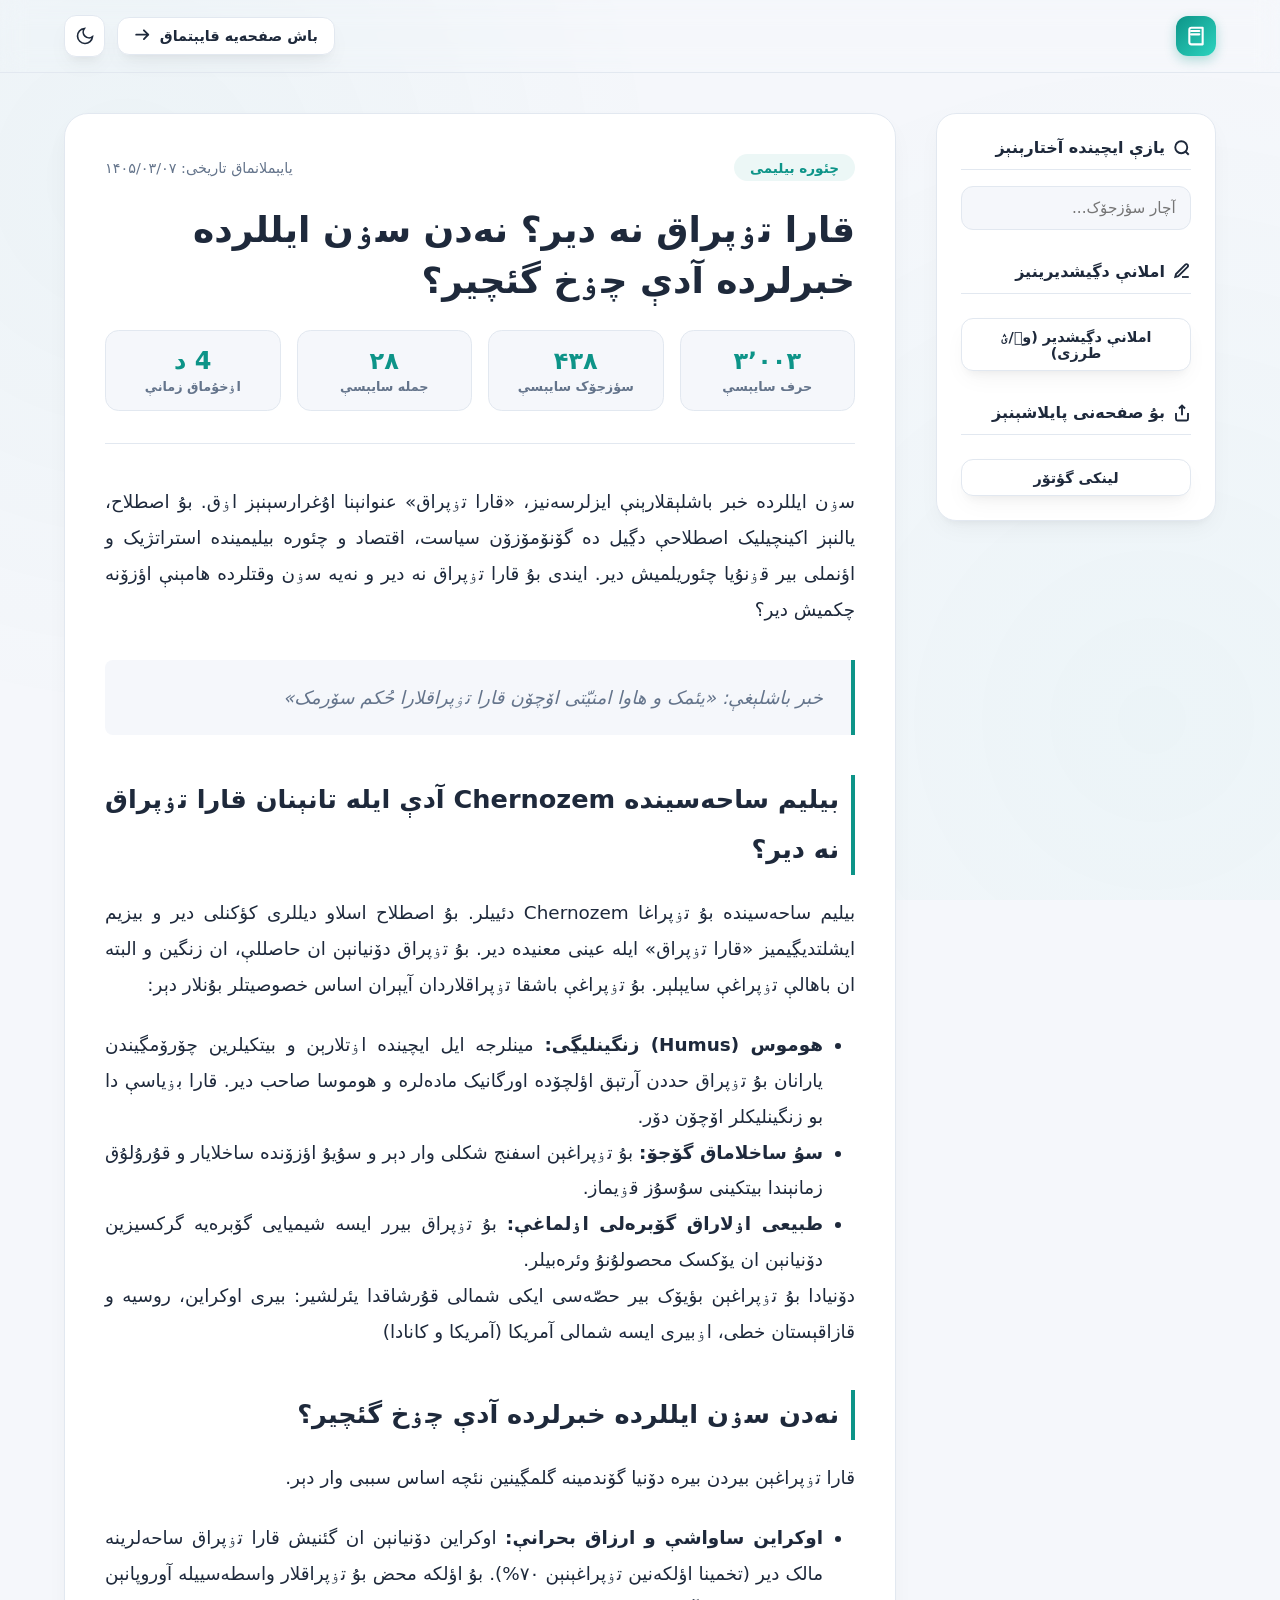
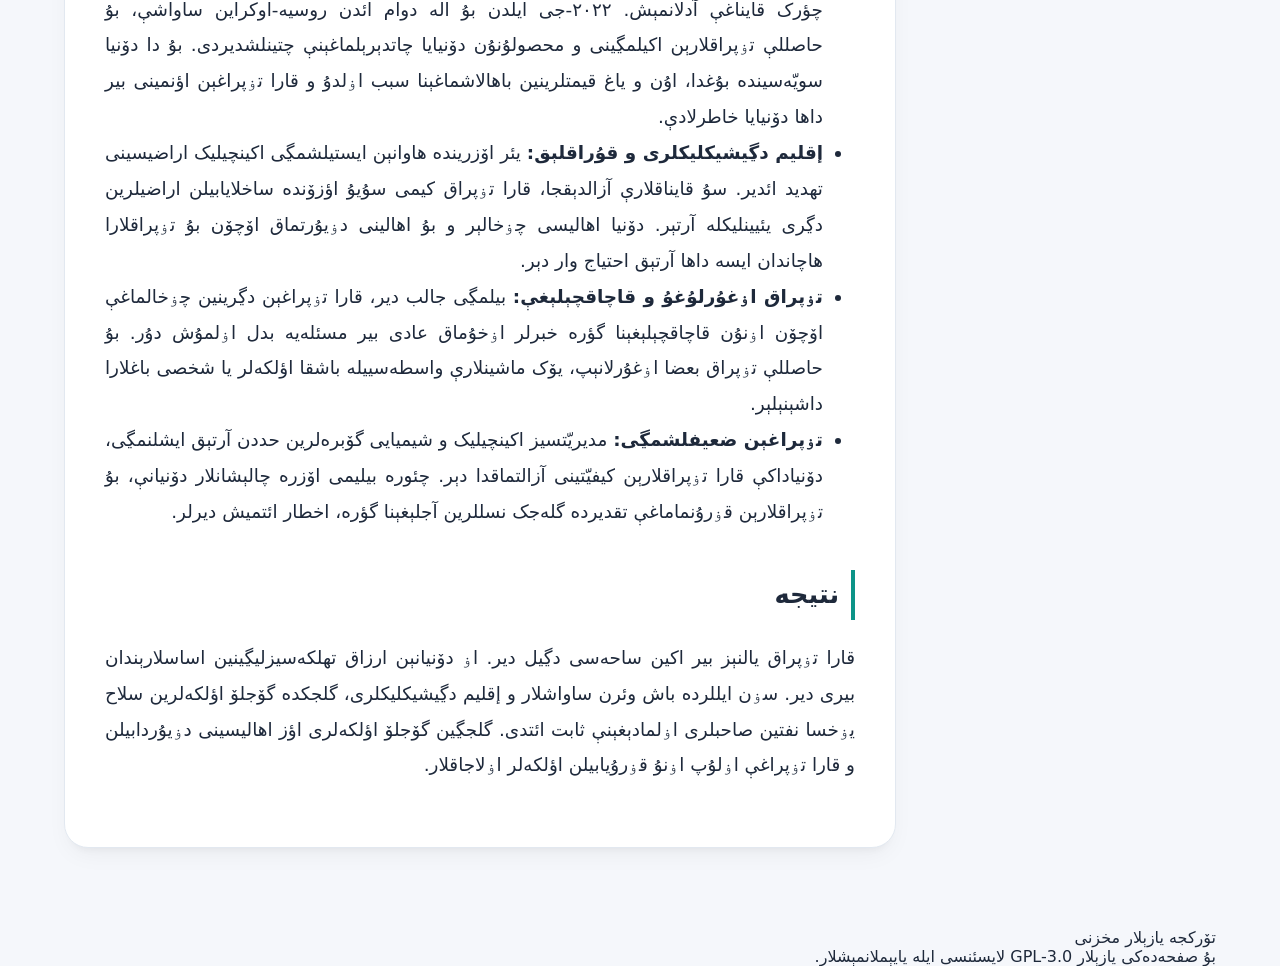
==== commit add5b502: "Update 14050307.html" ====
--- a/14050307.html
+++ b/14050307.html
@@ -181,7 +181,7 @@
         <div class="container footer-content">
             <div class="footer-text">
                 <p class="footer-brand">تۆرکجه یازېلار مخزنی</p>
-                <p>بۇ صقحه‌ده‌کی یازېلار GPL-3.0 لایسئنسی ایله یایېملانمېشلار.</p>
+                <p>بۇ صفحه‌ده‌کی یازېلار GPL-3.0 لایسئنسی ایله یایېملانمېشلار.</p>
             </div>
         </div>
     </footer>
--- a/article.css
+++ b/article.css
@@ -0,0 +1,468 @@
+/* */
+:root {
+    --bg-primary-light: #f5f7fb;
+    --bg-secondary-light: #ffffff;
+    --text-primary-light: #1e293b;
+    --text-secondary-light: #64748b;
+    --accent-light: #0d9488; /* Premium Teal */
+    --accent-hover-light: #0f766e;
+    --card-shadow-light: 0 10px 25px -5px rgba(0, 0, 0, 0.05), 0 8px 10px -6px rgba(0, 0, 0, 0.05);
+    --border-light: #e2e8f0;
+
+    --bg-primary-dark: #0f172a;
+    --bg-secondary-dark: #1e293b;
+    --text-primary-dark: #f8fafc;
+    --text-secondary-dark: #94a3b8;
+    --accent-dark: #14b8a6;
+    --accent-hover-dark: #2dd4bf;
+    --card-shadow-dark: 0 10px 25px -5px rgba(0, 0, 0, 0.3), 0 8px 10px -6px rgba(0, 0, 0, 0.3);
+    --border-dark: #334155;
+
+    /* Standard Active Palette */
+    --bg-primary: var(--bg-primary-light);
+    --bg-secondary: var(--bg-secondary-light);
+    --text-primary: var(--text-primary-light);
+    --text-secondary: var(--text-secondary-light);
+    --accent: var(--accent-light);
+    --accent-hover: var(--accent-hover-light);
+    --card-shadow: var(--card-shadow-light);
+    --border: var(--border-light);
+
+    --transition-speed: 0.3s;
+}
+
+.dark-mode {
+    --bg-primary: var(--bg-primary-dark);
+    --bg-secondary: var(--bg-secondary-dark);
+    --text-primary: var(--text-primary-dark);
+    --text-secondary: var(--text-secondary-dark);
+    --accent: var(--accent-dark);
+    --accent-hover: var(--accent-hover-dark);
+    --card-shadow: var(--card-shadow-dark);
+    --border: var(--border-dark);
+}
+
+* {
+    box-sizing: border-box;
+    margin: 0;
+    padding: 0;
+    font-family: system-ui, -apple-system, BlinkMacSystemFont, "Segoe UI", Roboto, "Helvetica Neue", Arial, Tahoma, "Vazirmatn", sans-serif;
+    transition: background-color var(--transition-speed), color var(--transition-speed), border-color var(--transition-speed), box-shadow var(--transition-speed);
+}
+
+body {
+    background-color: var(--bg-primary);
+    color: var(--text-primary);
+    min-height: 100vh;
+    display: flex;
+    flex-direction: column;
+    overflow-x: hidden;
+    position: relative;
+}
+
+/* */
+body::before {
+    content: '';
+    position: fixed;
+    top: 0;
+    left: 0;
+    width: 100%;
+    height: 100%;
+    z-index: -1;
+    background: radial-gradient(circle at 10% 20%, rgba(13, 148, 136, 0.04) 0%, transparent 40%),
+                radial-gradient(circle at 90% 80%, rgba(20, 184, 166, 0.04) 0%, transparent 50%);
+    animation: bgDrift 20s ease-wrap infinite alternate;
+}
+
+@keyframes bgDrift {
+    0% { transform: scale(1) translate(0px, 0px); }
+    100% { transform: scale(1.1) translate(20px, -20px); }
+}
+
+.container {
+    width: 100%;
+    max-width: 1200px;
+    margin: 0 auto;
+    padding: 0 1.5rem;
+}
+
+/* Header / Navbar */
+header {
+    background-color: rgba(255, 255, 255, 0.01);
+    backdrop-filter: blur(12px);
+    -webkit-backdrop-filter: blur(12px);
+    border-bottom: 1px solid var(--border);
+    position: sticky;
+    top: 0;
+    z-index: 50;
+}
+
+.navbar {
+    display: flex;
+    justify-content: space-between;
+    align-items: center;
+    height: 4.5rem;
+}
+
+.logo {
+    display: flex;
+    align-items: center;
+    gap: 0.75rem;
+    text-decoration: none;
+    color: var(--text-primary);
+    font-weight: 800;
+    font-size: 1.5rem;
+}
+
+.logo-icon {
+    background: linear-gradient(135deg, var(--accent), #2dd4bf);
+    color: white;
+    width: 2.5rem;
+    height: 2.5rem;
+    border-radius: 0.75rem;
+    display: flex;
+    align-items: center;
+    justify-content: center;
+    box-shadow: 0 4px 12px rgba(13, 148, 136, 0.3);
+}
+
+.nav-controls {
+    display: flex;
+    align-items: center;
+    gap: 0.75rem;
+}
+
+.btn-action {
+    background: var(--bg-secondary);
+    border: 1px solid var(--border);
+    color: var(--text-primary);
+    padding: 0.6rem 1rem;
+    border-radius: 0.75rem;
+    cursor: pointer;
+    display: inline-flex;
+    align-items: center;
+    gap: 0.5rem;
+    font-weight: 600;
+    text-decoration: none;
+    font-size: 0.9rem;
+    box-shadow: var(--card-shadow);
+}
+
+.btn-action:hover {
+    border-color: var(--accent);
+    color: var(--accent);
+    transform: translateY(-2px);
+}
+
+.btn-action svg {
+    width: 1.1rem;
+    height: 1.1rem;
+    stroke-width: 2.5;
+}
+
+/* Modern Theme Toggle Button Sizing and Styling */
+.theme-toggle {
+    background: var(--bg-secondary);
+    border: 1px solid var(--border);
+    color: var(--text-primary);
+    padding: 0.6rem;
+    border-radius: 0.75rem;
+    cursor: pointer;
+    display: inline-flex;
+    align-items: center;
+    justify-content: center;
+    box-shadow: var(--card-shadow);
+    flex-shrink: 0;
+}
+
+.theme-toggle:hover {
+    border-color: var(--accent);
+    transform: translateY(-2px);
+}
+
+.theme-toggle svg {
+    width: 1.25rem;
+    height: 1.25rem;
+    fill: none;
+    stroke: currentColor;
+    stroke-width: 2;
+}
+
+/* Main Content Container Grid */
+.main-wrapper {
+    padding: 2.5rem 0 5rem 0;
+    flex-grow: 1;
+}
+
+.article-grid {
+    display: grid;
+    grid-template-columns: 280px 1fr;
+    gap: 2.5rem;
+    align-items: start;
+}
+
+/* */
+/* Sidebar layout containing inner search tool & index controls */
+.sidebar {
+    position: sticky;
+    top: 6.5rem;
+    display: flex;
+    flex-direction: column;
+    gap: 1.5rem;
+}
+
+.sidebar-card {
+    background: var(--bg-secondary);
+    border: 1px solid var(--border);
+    border-radius: 1.25rem;
+    padding: 1.5rem;
+    box-shadow: var(--card-shadow);
+}
+
+.sidebar-title {
+    font-size: 1rem;
+    font-weight: 700;
+    margin-bottom: 1rem;
+    display: flex;
+    align-items: center;
+    gap: 0.5rem;
+    border-bottom: 1px solid var(--border);
+    padding-bottom: 0.75rem;
+}
+
+/* In-text Search Input Box */
+.inner-search-container {
+    position: relative;
+    background: var(--bg-primary);
+    border-radius: 0.75rem;
+    border: 1px solid var(--border);
+    display: flex;
+    align-items: center;
+    padding: 0.15rem;
+}
+
+.inner-search-container:focus-within {
+    border-color: var(--accent);
+}
+
+.inner-search-input {
+    width: 100%;
+    border: none;
+    background: transparent;
+    padding: 0.6rem 0.75rem;
+    font-size: 0.95rem;
+    color: var(--text-primary);
+    outline: none;
+}
+
+.inner-search-clear {
+    background: none;
+    border: none;
+    padding: 0.4rem;
+    margin-left: 0.35rem;
+    cursor: pointer;
+    color: var(--text-secondary);
+    border-radius: 50%;
+    display: none;
+    align-items: center;
+    justify-content: center;
+}
+
+.inner-search-clear:hover {
+    background-color: var(--border);
+    color: var(--text-primary);
+}
+
+.search-results-info {
+    font-size: 0.85rem;
+    color: var(--text-secondary);
+    margin-top: 0.75rem;
+    display: none;
+}
+
+/* Share Button */
+.share-button {
+    width: 100%;
+    justify-content: center;
+    margin-top: 0.5rem;
+}
+
+/* */
+/* Main Article Column & Typography */
+.article-content-card {
+    background: var(--bg-secondary);
+    border: 1px solid var(--border);
+    border-radius: 1.5rem;
+    padding: 2.5rem;
+    box-shadow: var(--card-shadow);
+}
+
+/* Article Breadcrumb and Category badge */
+.article-meta-header {
+    display: flex;
+    justify-content: space-between;
+    align-items: center;
+    flex-wrap: wrap;
+    gap: 1rem;
+    margin-bottom: 1.5rem;
+}
+
+.badge-category {
+    background: rgba(13, 148, 136, 0.08);
+    color: var(--accent);
+    font-size: 0.85rem;
+    font-weight: 700;
+    padding: 0.35rem 1rem;
+    border-radius: 2rem;
+}
+
+.dark-mode .badge-category {
+    background: rgba(20, 184, 166, 0.15);
+}
+
+.article-date {
+    color: var(--text-secondary);
+    font-size: 0.9rem;
+}
+
+.article-main-title {
+    font-size: 2.25rem;
+    font-weight: 800;
+    line-height: 1.4;
+    color: var(--text-primary);
+    margin-bottom: 1.5rem;
+}
+
+/* Dynamic Statistics Layout Grid */
+.stats-grid {
+    display: grid;
+    grid-template-columns: repeat(4, 1fr);
+    gap: 1rem;
+    margin-bottom: 2.5rem;
+    border-bottom: 1px solid var(--border);
+    padding-bottom: 2rem;
+}
+
+.stat-card {
+    background: var(--bg-primary);
+    border: 1px solid var(--border);
+    border-radius: 0.85rem;
+    padding: 1rem;
+    text-align: center;
+    display: flex;
+    flex-direction: column;
+    align-items: center;
+    justify-content: center;
+}
+
+.stat-val {
+    font-size: 1.5rem;
+    font-weight: 800;
+    color: var(--accent);
+    margin-bottom: 0.25rem;
+}
+
+.stat-lbl {
+    font-size: 0.8rem;
+    color: var(--text-secondary);
+    font-weight: 600;
+}
+
+/* Article Prose Styles */
+.article-body {
+    font-size: 1.15rem;
+    line-height: 1.95;
+    color: var(--text-primary);
+    text-align: justify;
+}
+
+/* Styled sub-elements within article */
+.article-body h2 {
+    font-size: 1.6rem;
+    font-weight: 700;
+    margin: 2.5rem 0 1.25rem 0;
+    color: var(--text-primary);
+    border-right: 4px solid var(--accent);
+    padding-right: 0.75rem;
+}
+
+.article-body p {
+    margin-bottom: 1.5rem;
+}
+
+.article-body blockquote {
+    background: var(--bg-primary);
+    border-right: 4px solid var(--accent);
+    padding: 1.25rem 1.75rem;
+    margin: 2rem 0;
+    border-radius: 0.5rem 0 0 0.5rem;
+    font-style: italic;
+    color: var(--text-secondary);
+}
+
+/* Highlighter Custom Highlight Marks */
+mark.highlight {
+    background-color: rgba(20, 184, 166, 0.3);
+    color: inherit;
+    border-bottom: 2px solid var(--accent);
+    padding: 0 2px;
+    border-radius: 2px;
+}
+
+.dark-mode mark.highlight {
+    background-color: rgba(20, 184, 166, 0.45);
+}
+
+/* Clipboard Toast Message notification styling */
+.toast {
+    position: fixed;
+    bottom: 2rem;
+    left: 50%;
+    transform: translateX(-50%) translateY(100px);
+    background: var(--accent);
+    color: #ffffff;
+    padding: 0.75rem 1.75rem;
+    border-radius: 2rem;
+    font-weight: 600;
+    box-shadow: 0 10px 20px rgba(13, 148, 136, 0.3);
+    z-index: 100;
+    opacity: 0;
+    transition: transform 0.3s cubic-bezier(0.175, 0.885, 0.32, 1.275), opacity 0.3s;
+}
+
+.toast.show {
+    transform: translateX(-50%) translateY(0);
+    opacity: 1;
+}
+
+.itemize {
+    margin-right: 2.0rem;
+}
+
+/* Responsive Mobile Layout adjustments */
+@media (max-width: 992px) {
+    .article-grid {
+        grid-template-columns: 1fr;
+        gap: 2rem;
+    }
+    .sidebar {
+        position: relative;
+        top: 0;
+    }
+    .stats-grid {
+        grid-template-columns: repeat(2, 1fr);
+    }
+}
+
+@media (max-width: 576px) {
+    .article-content-card {
+        padding: 1.5rem;
+    }
+    .article-main-title {
+        font-size: 1.75rem;
+    }
+    .stats-grid {
+        grid-template-columns: repeat(2, 1fr);
+        gap: 0.75rem;
+    }
+}
